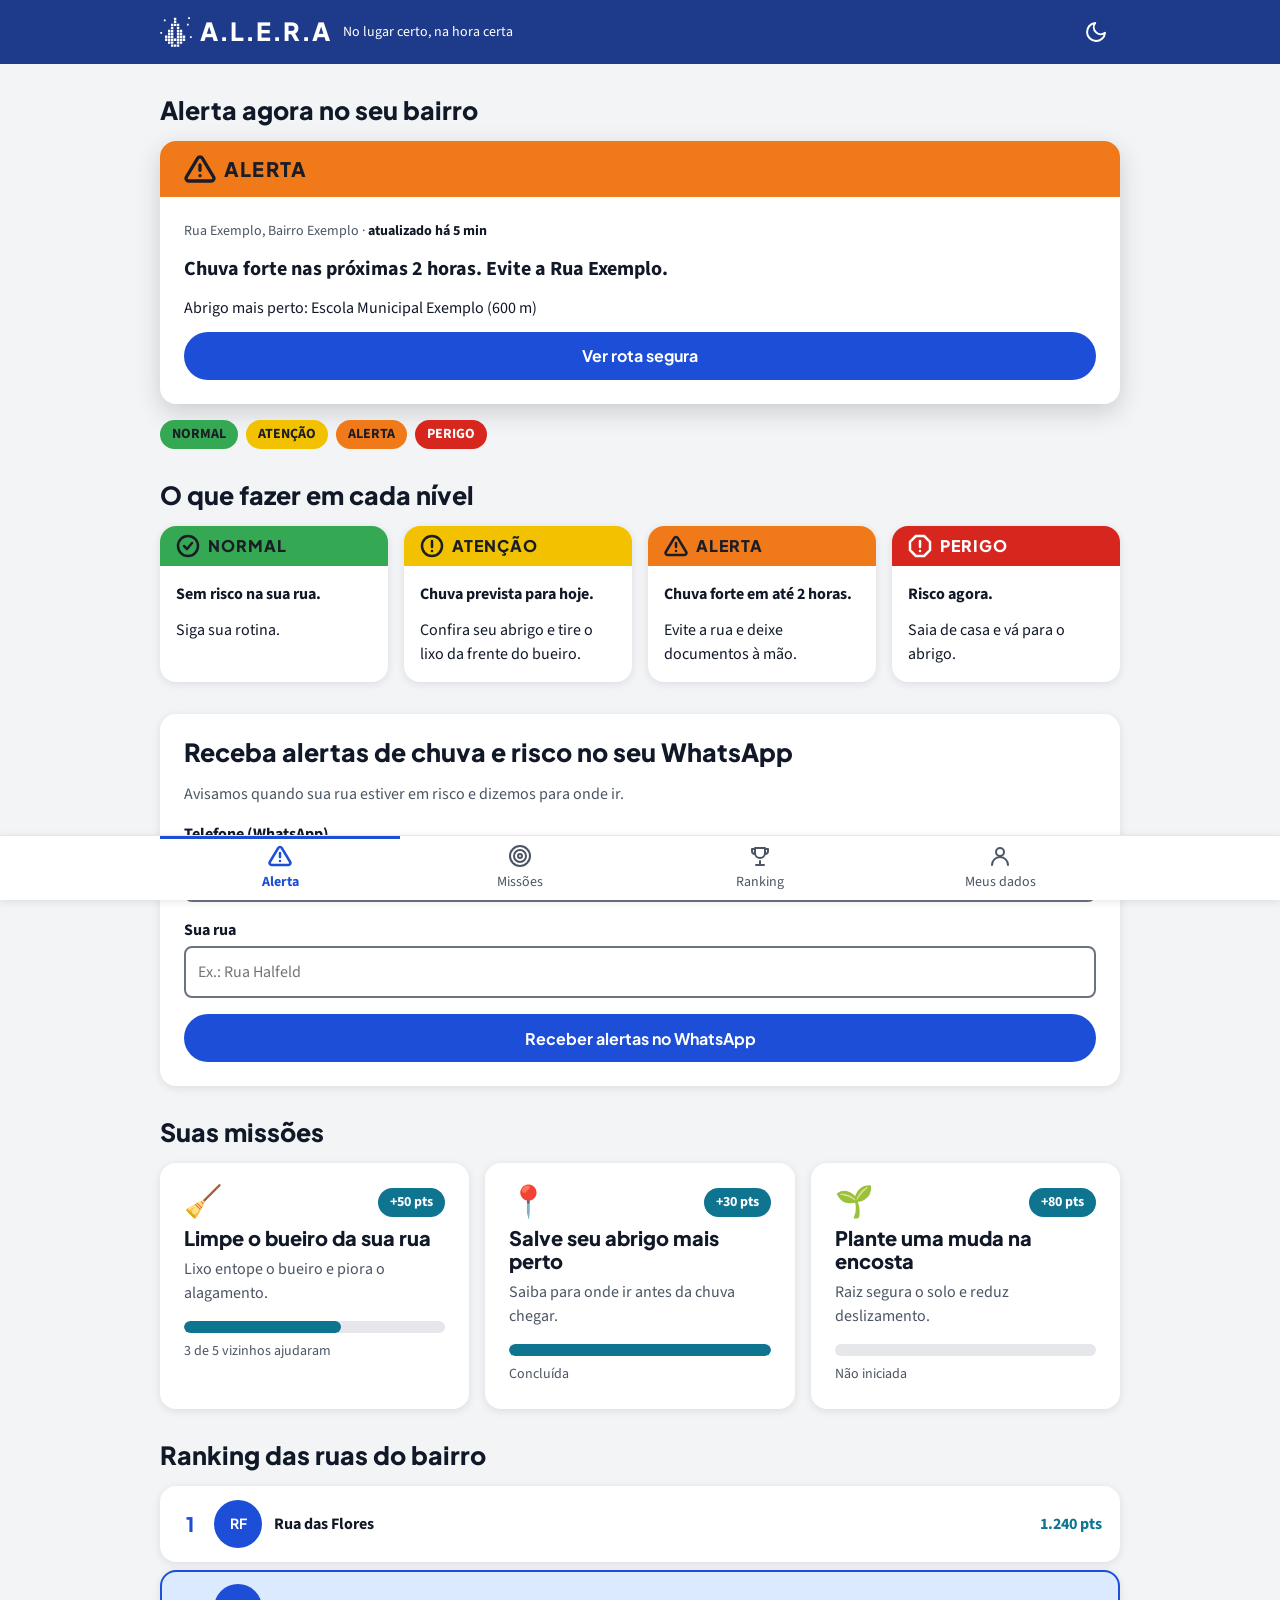
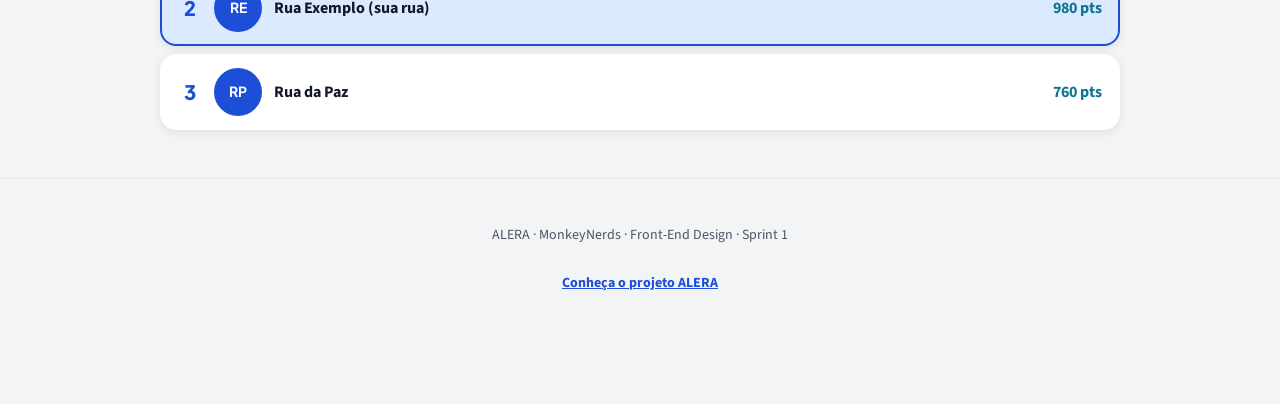
==== app/index.html @ 3df4e4fd "Sprint 1: site, previa do app e Design System v0.1 como entregues Co-Authored-By: Claude Opus 5.5 <n" ====
<!DOCTYPE html>
<html lang="pt-BR">
<head>
  <meta charset="UTF-8">
  <meta name="viewport" content="width=device-width, initial-scale=1.0">
  <title>ALERA · App</title>
  <link rel="stylesheet" href="../css/tokens.css">
  <link rel="stylesheet" href="../css/app.css">
</head>
<body>

  <!-- TOPO -->
  <header class="topo">
    <div class="container">
      <!-- Logo ALERA: mesmo SVG do site (gota de pixels com "!" vazado + gotas de chuva). Usa currentColor. -->
      <span class="topo__marca">
        <svg class="topo__logo" viewBox="-21 -7 108 102" aria-hidden="true" focusable="false">
          <path d="M26 -4h8v8h-8zM26 6h8v8h-8zM16 16h8v8h-8zM26 16h8v8h-8zM36 16h8v8h-8zM16 26h8v8h-8zM36 26h8v8h-8zM6 36h8v8h-8zM16 36h8v8h-8zM36 36h8v8h-8zM46 36h8v8h-8zM6 46h8v8h-8zM16 46h8v8h-8zM36 46h8v8h-8zM46 46h8v8h-8zM-4 56h8v8h-8zM6 56h8v8h-8zM16 56h8v8h-8zM36 56h8v8h-8zM46 56h8v8h-8zM56 56h8v8h-8zM-4 66h8v8h-8zM6 66h8v8h-8zM16 66h8v8h-8zM26 66h8v8h-8zM36 66h8v8h-8zM46 66h8v8h-8zM56 66h8v8h-8zM6 76h8v8h-8zM16 76h8v8h-8zM36 76h8v8h-8zM46 76h8v8h-8zM16 86h8v8h-8zM26 86h8v8h-8zM36 86h8v8h-8z"/>
          <path d="M-8 2h6v6h-6zM74 -6h6v6h-6zM70 16h6v6h-6zM-20 44h6v6h-6zM80 58h6v6h-6z"/>
        </svg>
        A.L.E.R.A
      </span>
      <span class="topo__slogan">No lugar certo, na hora certa</span>
      <!-- Tema claro/escuro só com CSS: o checkbox liga o tema escuro, o label é o botão -->
      <input class="tema__controle visualmente-oculto" type="checkbox" id="tema" role="switch">
      <label class="tema" for="tema">
        <svg class="tema__icone tema__icone--lua" viewBox="0 0 24 24" aria-hidden="true" focusable="false"><path d="M21 12.8A9 9 0 1 1 11.2 3a7 7 0 0 0 9.8 9.8z"/></svg>
        <svg class="tema__icone tema__icone--sol" viewBox="0 0 24 24" aria-hidden="true" focusable="false"><circle cx="12" cy="12" r="4"/><path d="M12 2v2M12 20v2M4.9 4.9l1.4 1.4M17.7 17.7l1.4 1.4M2 12h2M20 12h2M4.9 19.1l1.4-1.4M17.7 6.3l1.4-1.4"/></svg>
        <span class="visualmente-oculto">Tema escuro</span>
      </label>
    </div>
  </header>

  <main>

    <!-- 1. ALERTA ATUAL: primeiro, porque quem abre o app com pressa precisa ver o risco -->
    <section class="secao" id="alerta">
      <div class="container">
        <h1 class="secao__titulo">Alerta agora no seu bairro</h1>
        <article class="alerta alerta--alerta">
          <p class="alerta__faixa"><svg class="alerta__icone" viewBox="0 0 24 24" aria-hidden="true" focusable="false"><path d="M10.3 3.9 1.8 18a2 2 0 0 0 1.7 3h17a2 2 0 0 0 1.7-3L13.7 3.9a2 2 0 0 0-3.4 0z"/><path d="M12 9v4"/><path d="M12 17h.01"/></svg> ALERTA</p>
          <div class="alerta__corpo">
            <p class="alerta__rua">Rua Exemplo, Bairro Exemplo · <span class="alerta__hora">atualizado há 5 min</span></p>
            <p class="alerta__orientacao">Chuva forte nas próximas 2 horas. Evite a Rua Exemplo.</p>
            <p>Abrigo mais perto: Escola Municipal Exemplo (600 m)</p>
            <a class="botao" href="#rota">Ver rota segura</a>
          </div>
        </article>
        <ul class="niveis" aria-label="Níveis de risco">
          <li class="nivel nivel--normal">NORMAL</li>
          <li class="nivel nivel--atencao">ATENÇÃO</li>
          <li class="nivel nivel--alerta">ALERTA</li>
          <li class="nivel nivel--emergencia">PERIGO</li>
        </ul>
      </div>
    </section>

    <!-- 2. O QUE FAZER EM CADA NÍVEL: logo abaixo do alerta, pra pessoa saber como agir -->
    <section class="secao">
      <div class="container">
        <h2 class="secao__titulo">O que fazer em cada nível</h2>
        <div class="grade grade--4">
          <article class="alerta alerta--normal alerta--compacto">
            <p class="alerta__faixa"><svg class="alerta__icone" viewBox="0 0 24 24" aria-hidden="true" focusable="false"><circle cx="12" cy="12" r="10"/><path d="m8 12 3 3 5-6"/></svg> NORMAL</p>
            <div class="alerta__corpo">
              <p class="alerta__orientacao">Sem risco na sua rua.</p>
              <p>Siga sua rotina.</p>
            </div>
          </article>
          <article class="alerta alerta--atencao alerta--compacto">
            <p class="alerta__faixa"><svg class="alerta__icone" viewBox="0 0 24 24" aria-hidden="true" focusable="false"><circle cx="12" cy="12" r="10"/><path d="M12 7v6"/><path d="M12 17h.01"/></svg> ATENÇÃO</p>
            <div class="alerta__corpo">
              <p class="alerta__orientacao">Chuva prevista para hoje.</p>
              <p>Confira seu abrigo e tire o lixo da frente do bueiro.</p>
            </div>
          </article>
          <article class="alerta alerta--alerta alerta--compacto">
            <p class="alerta__faixa"><svg class="alerta__icone" viewBox="0 0 24 24" aria-hidden="true" focusable="false"><path d="M10.3 3.9 1.8 18a2 2 0 0 0 1.7 3h17a2 2 0 0 0 1.7-3L13.7 3.9a2 2 0 0 0-3.4 0z"/><path d="M12 9v4"/><path d="M12 17h.01"/></svg> ALERTA</p>
            <div class="alerta__corpo">
              <p class="alerta__orientacao">Chuva forte em até 2 horas.</p>
              <p>Evite a rua e deixe documentos à mão.</p>
            </div>
          </article>
          <article class="alerta alerta--emergencia alerta--compacto">
            <p class="alerta__faixa"><svg class="alerta__icone" viewBox="0 0 24 24" aria-hidden="true" focusable="false"><path d="M7.9 2h8.2L22 7.9v8.2L16.1 22H7.9L2 16.1V7.9z"/><path d="M12 7v6"/><path d="M12 17h.01"/></svg> PERIGO</p>
            <div class="alerta__corpo">
              <p class="alerta__orientacao">Risco agora.</p>
              <p>Saia de casa e vá para o abrigo.</p>
            </div>
          </article>
        </div>
      </div>
    </section>

    <!-- 3. CADASTRO (coração da Fase 1) -->
    <section class="secao" id="cadastro">
      <div class="container">
        <form class="cadastro" action="#">
          <h2 class="cadastro__titulo">Receba alertas de chuva e risco no seu WhatsApp</h2>
          <p>Avisamos quando sua rua estiver em risco e dizemos para onde ir.</p>
          <!-- Validação nativa do HTML: o erro aparece depois que a pessoa sai do campo -->
          <div class="campo">
            <label class="campo__rotulo" for="tel">Telefone (WhatsApp)</label>
            <input class="campo__entrada" id="tel" type="tel" required pattern="\(?\d{2}\)?\s?9?\d{4}-?\d{4}" autocomplete="tel" placeholder="(32) 99999-0000" aria-describedby="tel-erro">
            <span class="campo__erro" id="tel-erro">Digite o telefone com DDD.</span>
          </div>
          <div class="campo">
            <label class="campo__rotulo" for="rua">Sua rua</label>
            <input class="campo__entrada" id="rua" required pattern="\S+(\s+\S+)+" autocomplete="street-address" placeholder="Ex.: Rua Halfeld" aria-describedby="rua-erro">
            <span class="campo__erro" id="rua-erro">Digite o nome completo da rua.</span>
          </div>
          <button class="botao" type="submit">Receber alertas no WhatsApp</button>
        </form>
      </div>
    </section>

    <!-- 4. MISSÕES (gamificação) -->
    <section class="secao" id="missoes">
      <div class="container">
        <h2 class="secao__titulo">Suas missões</h2>
        <div class="grade">
          <article class="missao">
            <div class="missao__topo"><span class="missao__icone" aria-hidden="true">🧹</span><span class="missao__pontos">+50 pts</span></div>
            <h3 class="missao__titulo" id="missao-bueiro">Limpe o bueiro da sua rua</h3>
            <p class="missao__texto">Lixo entope o bueiro e piora o alagamento.</p>
            <progress class="progresso" value="3" max="5" aria-labelledby="missao-bueiro" aria-describedby="legenda-bueiro"></progress>
            <p class="progresso__legenda" id="legenda-bueiro">3 de 5 vizinhos ajudaram</p>
          </article>
          <article class="missao">
            <div class="missao__topo"><span class="missao__icone" aria-hidden="true">📍</span><span class="missao__pontos">+30 pts</span></div>
            <h3 class="missao__titulo" id="missao-abrigo">Salve seu abrigo mais perto</h3>
            <p class="missao__texto">Saiba para onde ir antes da chuva chegar.</p>
            <progress class="progresso" value="1" max="1" aria-labelledby="missao-abrigo" aria-describedby="legenda-abrigo"></progress>
            <p class="progresso__legenda" id="legenda-abrigo">Concluída</p>
          </article>
          <article class="missao">
            <div class="missao__topo"><span class="missao__icone" aria-hidden="true">🌱</span><span class="missao__pontos">+80 pts</span></div>
            <h3 class="missao__titulo" id="missao-muda">Plante uma muda na encosta</h3>
            <p class="missao__texto">Raiz segura o solo e reduz deslizamento.</p>
            <progress class="progresso" value="0" max="1" aria-labelledby="missao-muda" aria-describedby="legenda-muda"></progress>
            <p class="progresso__legenda" id="legenda-muda">Não iniciada</p>
          </article>
        </div>
      </div>
    </section>

    <!-- 5. RANKING COMUNITÁRIO -->
    <section class="secao" id="ranking">
      <div class="container">
        <h2 class="secao__titulo">Ranking das ruas do bairro</h2>
        <ol class="ranking">
          <li class="ranking__item"><span class="ranking__posicao">1</span><span class="ranking__avatar" aria-hidden="true">RF</span><span class="ranking__nome">Rua das Flores</span><span class="ranking__pontos">1.240 pts</span></li>
          <li class="ranking__item ranking__item--voce"><span class="ranking__posicao">2</span><span class="ranking__avatar" aria-hidden="true">RE</span><span class="ranking__nome">Rua Exemplo (sua rua)</span><span class="ranking__pontos">980 pts</span></li>
          <li class="ranking__item"><span class="ranking__posicao">3</span><span class="ranking__avatar" aria-hidden="true">RP</span><span class="ranking__nome">Rua da Paz</span><span class="ranking__pontos">760 pts</span></li>
        </ol>
      </div>
    </section>

  </main>

  <!-- TELA DE ROTA SEGURA: abre por cima de tudo quando o link #rota é tocado (:target, sem JavaScript) -->
  <section class="rota" id="rota" tabindex="-1" aria-labelledby="rota-titulo">
    <div class="rota__topo">
      <a class="rota__voltar" href="#alerta">
        <svg class="rota__icone" viewBox="0 0 24 24" aria-hidden="true" focusable="false"><path d="M15 18l-6-6 6-6"/></svg>
        Voltar
      </a>
      <h2 class="rota__titulo" id="rota-titulo">Rota segura</h2>
      <!-- Segundo botão para o mesmo checkbox #tema do topo: os dois ficam sempre iguais -->
      <label class="tema" for="tema">
        <svg class="tema__icone tema__icone--lua" viewBox="0 0 24 24" aria-hidden="true" focusable="false"><path d="M21 12.8A9 9 0 1 1 11.2 3a7 7 0 0 0 9.8 9.8z"/></svg>
        <svg class="tema__icone tema__icone--sol" viewBox="0 0 24 24" aria-hidden="true" focusable="false"><circle cx="12" cy="12" r="4"/><path d="M12 2v2M12 20v2M4.9 4.9l1.4 1.4M17.7 17.7l1.4 1.4M2 12h2M20 12h2M4.9 19.1l1.4-1.4M17.7 6.3l1.4-1.4"/></svg>
        <span class="visualmente-oculto">Tema escuro</span>
      </label>
    </div>

    <div class="container rota__conteudo">
      <div class="rota__mapa-caixa">
      <!-- Tema só do mapa: o checkbox #mapa-tema inverte o mapa em relação ao tema do app -->
      <input class="visualmente-oculto" type="checkbox" id="mapa-tema" role="switch">
      <label class="mapa-tema" for="mapa-tema">
        <svg class="mapa-tema__icone mapa-tema__icone--lua" viewBox="0 0 24 24" aria-hidden="true" focusable="false"><path d="M21 12.8A9 9 0 1 1 11.2 3a7 7 0 0 0 9.8 9.8z"/></svg>
        <svg class="mapa-tema__icone mapa-tema__icone--sol" viewBox="0 0 24 24" aria-hidden="true" focusable="false"><circle cx="12" cy="12" r="4"/><path d="M12 2v2M12 20v2M4.9 4.9l1.4 1.4M17.7 17.7l1.4 1.4M2 12h2M20 12h2M4.9 19.1l1.4-1.4M17.7 6.3l1.4-1.4"/></svg>
        <span class="visualmente-oculto">Inverter cores do mapa</span>
      </label>
      <svg class="rota__mapa" viewBox="0 0 320 200" role="img" aria-label="Mapa: saia de casa, vire à direita na Rua da Paz, suba a Av. Exemplo até o abrigo. A Rua Exemplo está alagada.">
        <line class="mapa__rua" x1="60" y1="0" x2="60" y2="200"/>
        <line class="mapa__rua" x1="0" y1="150" x2="320" y2="150"/>
        <line class="mapa__rua" x1="250" y1="0" x2="250" y2="200"/>
        <line class="mapa__perigo" x1="0" y1="40" x2="320" y2="40"/>
        <path class="mapa__caminho" d="M60 100 V150 H250 V110"/>
        <circle class="mapa__voce" cx="60" cy="100" r="9"/>
        <path class="mapa__abrigo" d="M238 98 L250 86 L262 98 V110 H238 Z"/>
        <text class="mapa__rotulo" x="110" y="26">Rua Exemplo · alagada</text>
        <text class="mapa__rotulo" x="100" y="176">Rua da Paz</text>
        <text class="mapa__rotulo" x="274" y="120" text-anchor="middle" transform="rotate(-90 274 120)">Av. Exemplo</text>
        <text class="mapa__rotulo" x="76" y="105">Você</text>
        <text class="mapa__rotulo" x="230" y="104" text-anchor="end">Abrigo</text>
      </svg>
      </div>

      <article class="rota__destino">
        <h3 class="rota__nome">Escola Municipal Exemplo</h3>
        <p class="rota__info"><strong class="rota__tempo">8 min a pé</strong> · 600 m · aberto agora</p>
      </article>

      <p class="rota__evitar">
        <svg class="rota__icone" viewBox="0 0 24 24" aria-hidden="true" focusable="false"><path d="M10.3 3.9 1.8 18a2 2 0 0 0 1.7 3h17a2 2 0 0 0 1.7-3L13.7 3.9a2 2 0 0 0-3.4 0z"/><path d="M12 9v4"/><path d="M12 17h.01"/></svg>
        ALERTA · Não passe pela Rua Exemplo: está alagada.
      </p>

      <ol class="rota__passos">
        <li>Saia de casa e desça 50 m até a Rua da Paz.</li>
        <li>Vire à direita na Rua da Paz e siga 300 m.</li>
        <li>Vire à esquerda na Av. Exemplo e suba 250 m.</li>
        <li>O abrigo fica no fim da quadra, portão azul.</li>
      </ol>

      <div class="rota__acoes">
        <a class="botao" href="https://www.google.com/maps/dir/?api=1&amp;destination=Escola+Municipal+Exemplo+Juiz+de+Fora&amp;travelmode=walking" target="_blank" rel="noopener">Abrir no Google Maps</a>
        <a class="botao botao--secundario" href="tel:199">Ligar 199 · Defesa Civil</a>
      </div>
    </div>
  </section>

  <!-- RODAPÉ -->
  <footer class="rodape">
    <p>ALERA · MonkeyNerds · Front-End Design · Sprint 1</p>
    <a class="rodape__link" href="../index.html">Conheça o projeto ALERA</a>
  </footer>

  <!-- NAVEGAÇÃO INFERIOR -->
  <nav class="navegacao" aria-label="Navegação do app">
    <ul class="navegacao__lista">
      <li>
        <a class="navegacao__link" href="#alerta">
          <svg class="navegacao__icone" viewBox="0 0 24 24" aria-hidden="true" focusable="false"><path d="M10.3 3.9 1.8 18a2 2 0 0 0 1.7 3h17a2 2 0 0 0 1.7-3L13.7 3.9a2 2 0 0 0-3.4 0z"/><path d="M12 9v4"/><path d="M12 17h.01"/></svg>
          Alerta
        </a>
      </li>
      <li>
        <a class="navegacao__link" href="#missoes">
          <svg class="navegacao__icone" viewBox="0 0 24 24" aria-hidden="true" focusable="false"><circle cx="12" cy="12" r="10"/><circle cx="12" cy="12" r="6"/><circle cx="12" cy="12" r="2"/></svg>
          Missões
        </a>
      </li>
      <li>
        <a class="navegacao__link" href="#ranking">
          <svg class="navegacao__icone" viewBox="0 0 24 24" aria-hidden="true" focusable="false"><path d="M8 21h8"/><path d="M12 17v4"/><path d="M7 4h10v5a5 5 0 0 1-10 0z"/><path d="M17 5h3v2a3 3 0 0 1-3 3"/><path d="M7 5H4v2a3 3 0 0 0 3 3"/></svg>
          Ranking
        </a>
      </li>
      <li>
        <a class="navegacao__link" href="#cadastro">
          <svg class="navegacao__icone" viewBox="0 0 24 24" aria-hidden="true" focusable="false"><circle cx="12" cy="8" r="4"/><path d="M4 21a8 8 0 0 1 16 0"/></svg>
          Meus dados
        </a>
      </li>
    </ul>
  </nav>
</body>
</html>
---- css/tokens.css ----
/* ALERA · tokens.css (v0.1)
   Paleta B · Noite de Chuva · Fontes Plus Jakarta Sans + Source Sans 3 · Escala Expressiva (1,25) · Cantos Suave
   Arquivo COMPARTILHADO entre index.html (site) e app.html (prévia do app).
   Linkar ANTES de site.css / app.css. Contraste conferido pela WCAG 2.1. */

@import url("https://fonts.googleapis.com/css2?family=Plus+Jakarta+Sans:wght@500;700;800&family=Source+Sans+3:wght@400;700&display=swap");

:root {
  /* Marca */
  --cor-primaria:    #1E2A5A; /* branco: 13,69:1 */
  --cor-destaque:    #0B6E78; /* só gamificação (pontos, progresso) · branco: 5,97:1 */
  --cor-fundo:       #F6F5F1;
  --cor-superficie:  #FFFFFF;
  --cor-texto:       #1A1D27; /* no fundo: 15,41:1 */
  --cor-texto-suave: #555A66; /* no fundo: 6,33:1 */
  --cor-borda:       #7D8290; /* UI no branco: 3,84:1 */
  --cor-erro:        #D7261E; /* branco: 5,02:1 */

  /* Níveis de risco: iguais no site, no app, no Python e no hardware.
     Cada nível tem a cor de fundo e a cor do texto que vai em cima dela. */
  --cor-risco-normal:           #34A853; /* verde mais claro */
  --cor-risco-normal-texto:     #1A1D27; /* 5,50:1 */
  --cor-risco-atencao:          #F2C200;
  --cor-risco-atencao-texto:    #1A1D27; /* 9,83:1 */
  --cor-risco-alerta:           #F07A1A; /* laranja mais vivo */
  --cor-risco-alerta-texto:     #1A1D27; /* 6,01:1 */
  --cor-risco-emergencia:       #D7261E; /* vermelho mais forte */
  --cor-risco-emergencia-texto: #FFFFFF; /* 5,02:1 — o único com texto branco, pra se destacar dos outros */

  /* Fontes */
  --fonte-titulo: "Plus Jakarta Sans", system-ui, sans-serif;
  --fonte-texto:  "Source Sans 3", system-ui, sans-serif;

  /* Tamanhos (escala 1,25) */
  --fs-sm:  14px; /* apoio, legendas */
  --fs-md:  16px; /* texto corrido: nunca menos */
  --fs-lg:  20px; /* destaque, orientação do alerta */
  --fs-xl:  25px; /* títulos de seção */
  --fs-2xl: 31px; /* título de página no app */
  --fs-3xl: 39px; /* título principal do site */
  --peso-texto: 400; --peso-forte: 700; --peso-titulo: 800;
  --altura-texto: 1.5; --altura-titulo: 1.15;

  /* Espaçamento (base 4px) */
  --esp-1: 4px; --esp-2: 8px; --esp-3: 12px; --esp-4: 16px;
  --esp-5: 24px; --esp-6: 32px; --esp-7: 48px; --esp-8: 64px;

  /* Cantos */
  --raio-campo: 8px;
  --raio-card:  16px;
  --raio-botao: 999px;

  /* Sombras */
  --sombra-card:  0 2px 8px rgb(20 32 43 / .10);
  --sombra-forte: 0 8px 24px rgb(20 32 43 / .18); /* só o card de alerta */

  /* Acessibilidade */
  --toque-min: 48px;
  --foco: 0 0 0 3px #FFFFFF, 0 0 0 6px var(--cor-primaria);

  /* Modo escuro (criado no app; disponível pro site usar também).
     Só tokens novos: nenhum token acima muda. Contraste conferido pela WCAG 2.1.
     As cores de risco são as mesmas nos dois modos. */
  --cor-escuro-fundo:       #111827;
  --cor-escuro-superficie:  #1F2937; /* cartões */
  --cor-escuro-texto:       #F3F4F6; /* no cartão: 13,3:1 */
  --cor-escuro-texto-suave: #9CA3AF; /* no cartão: 5,7:1 */
  --cor-escuro-borda:       #9CA3AF; /* UI no cartão: 5,7:1 */
  --cor-escuro-linha:       #374151; /* divisórias */
  --cor-escuro-azul:        #60A5FA; /* botões, links · no cartão: 5,77:1 · texto escuro em cima: 6,98:1 */
  --cor-escuro-azul-hover:  #93C5FD;
  --cor-escuro-azul-fundo:  #1E3A8A; /* realce · texto claro em cima: 9,4:1 */
  --cor-escuro-sobre-azul:  #111827; /* texto em cima do azul e do destaque */
  --cor-escuro-destaque:    #22D3EE; /* só gamificação · no cartão: 8,1:1 · texto escuro em cima: 9,8:1 */
  --cor-escuro-erro:        #F87171; /* --cor-erro não passa no fundo escuro (2,9:1); este dá 5,3:1 */
}

/* Base comum às duas páginas */
body {
  margin: 0;
  background: var(--cor-fundo);
  color: var(--cor-texto);
  font-family: var(--fonte-texto);
  font-size: var(--fs-md);
  line-height: var(--altura-texto);
}
h1, h2, h3, h4 {
  font-family: var(--fonte-titulo);
  font-weight: var(--peso-titulo);
  line-height: var(--altura-titulo);
}
---- css/app.css ----
/* ALERA · app.css (prévia do app)
   Paleta do app: branco, cinza e azul. As cores ficam em tokens locais (--app-*)
   pra não mexer no tokens.css compartilhado. Fontes, tamanhos, espaços, raios,
   sombras, toque mínimo e cores de risco continuam vindo do tokens.css. */

/* Tema claro (padrão) */
:root {
  color-scheme: light;
  --app-azul:        #1D4ED8; /* botões, links · branco: 6,70:1 · no fundo: 6,09:1 */
  --app-azul-hover:  #1E3A8A; /* botão com o dedo/mouse em cima */
  --app-azul-claro:  #DBEAFE; /* realce da "sua rua" · texto em cima: 14,5:1 */
  --app-sobre-azul:  #FFFFFF; /* texto em cima do azul e do destaque */
  --app-destaque:    #0E7490; /* só gamificação (pontos, progresso) · ciano, pra não confundir com o azul dos botões · branco: 5,36:1 */
  --app-topo:        #1E3A8A; /* fundo do topo nos dois temas · branco: 10,36:1 */
  --app-topo-texto:  #FFFFFF;
  --app-fundo:       #F3F4F6;
  --app-superficie:  #FFFFFF;
  --app-texto:       #111827; /* no fundo: 16,1:1 */
  --app-texto-suave: #4B5563; /* no fundo: 6,87:1 */
  --app-borda:       #6B7280; /* UI no branco: 4,83:1 */
  --app-linha:       #E5E7EB; /* divisórias e trilho da barra de progresso */
  --app-erro:        var(--cor-erro);
  --app-foco: 0 0 0 3px var(--app-superficie), 0 0 0 6px var(--app-azul);
}

/* Tema escuro: ligado pelo botão sol/lua do topo.
   As cores de risco não mudam: são iguais em tudo. */
:root:has(#tema:checked) {
  color-scheme: dark;
  /* Cores escuras vêm do tokens.css (--cor-escuro-*), compartilhadas com o site */
  --app-azul:        var(--cor-escuro-azul);
  --app-azul-hover:  var(--cor-escuro-azul-hover);
  --app-azul-claro:  var(--cor-escuro-azul-fundo);
  --app-sobre-azul:  var(--cor-escuro-sobre-azul);
  --app-destaque:    var(--cor-escuro-destaque);
  --app-fundo:       var(--cor-escuro-fundo);
  --app-superficie:  var(--cor-escuro-superficie);
  --app-texto:       var(--cor-escuro-texto);
  --app-texto-suave: var(--cor-escuro-texto-suave);
  --app-borda:       var(--cor-escuro-borda);
  --app-linha:       var(--cor-escuro-linha);
  --app-erro:        var(--cor-escuro-erro);
}

body {
  background: var(--app-fundo);
  color: var(--app-texto);
  padding-bottom: var(--esp-8); /* espaço pra navegação fixa não cobrir o rodapé */
}

.visualmente-oculto {
  position: absolute;
  width: 1px;
  height: 1px;
  overflow: hidden;
  clip-path: inset(50%);
  white-space: nowrap;
}

.container {
  width: min(100% - 2 * var(--esp-4), 960px);
  margin-inline: auto;
}

/*  Topo  */
.topo {
  background: var(--app-topo);
  color: var(--app-topo-texto);
  padding-block: var(--esp-2);
}
.topo .container {
  display: flex;
  flex-wrap: wrap;
  align-items: center;
  gap: var(--esp-1) var(--esp-3);
}

/* Botão de tema: mostra a lua no claro (pra escurecer) e o sol no escuro (pra clarear) */
.tema {
  display: grid;
  place-items: center;
  width: var(--toque-min);
  height: var(--toque-min);
  margin-left: auto;
  border-radius: var(--raio-botao);
  cursor: pointer;
}
.tema:hover {
  box-shadow: inset 0 0 0 2px var(--app-topo-texto);
}
/* Os dois botões (topo e tela de rota) apontam pro mesmo #tema, então leem o estado dele pelo :has() */
:root:has(#tema:focus-visible) .tema {
  outline: 2px solid transparent;
  box-shadow: 0 0 0 3px var(--app-topo-texto);
}
.tema__icone {
  width: var(--esp-5);
  height: var(--esp-5);
  fill: none;
  stroke: currentColor;
  stroke-width: 2;
  stroke-linecap: round;
  stroke-linejoin: round;
}
.tema__icone--sol { display: none; }
:root:has(#tema:checked) .tema__icone--sol { display: block; }
:root:has(#tema:checked) .tema__icone--lua { display: none; }
.topo__marca {
  display: inline-flex;
  align-items: center;
  gap: var(--esp-2);
  font-family: var(--fonte-titulo);
  font-weight: var(--peso-titulo);
  font-size: var(--fs-xl);
  letter-spacing: .04em;
}
/* Logo ao lado do A.L.E.R.A (mesmo do site), na cor do texto do topo */
.topo__logo {
  width: var(--esp-6);
  height: var(--esp-6);
  fill: currentColor;
  flex-shrink: 0;
}
.topo__slogan {
  font-size: var(--fs-sm);
}

/*  Seções  */
.secao {
  padding-block: var(--esp-6) 0;
}
.secao:last-child {
  padding-bottom: var(--esp-7);
}
.secao__titulo {
  font-size: var(--fs-xl);
  margin: 0 0 var(--esp-4);
}

/*  Botão  */
.botao {
  display: inline-flex;
  align-items: center;
  justify-content: center;
  width: 100%;
  min-height: var(--toque-min);
  padding: 0 var(--esp-5);
  border: none;
  border-radius: var(--raio-botao);
  background: var(--app-azul);
  color: var(--app-sobre-azul);
  font-family: var(--fonte-titulo);
  font-weight: var(--peso-forte);
  font-size: var(--fs-md);
  cursor: pointer;
}
.botao:hover {
  background: var(--app-azul-hover);
}
.botao:focus-visible {
  outline: 2px solid transparent; 
  box-shadow: var(--app-foco);
}

/*  Card de alerta  */
.alerta {
  background: var(--app-superficie);
  border-radius: var(--raio-card);
  box-shadow: var(--sombra-forte);
  overflow: hidden;
}
.alerta__faixa {
  display: flex;
  align-items: center;
  gap: var(--esp-2);
  margin: 0;
  padding: var(--esp-3) var(--esp-5);
  font-family: var(--fonte-titulo);
  font-weight: var(--peso-titulo);
  font-size: var(--fs-lg);
  letter-spacing: .06em;
}
/* Ícones SVG de traço: níveis de alerta */
.alerta__icone {
  flex-shrink: 0;
  width: var(--esp-6);
  height: var(--esp-6);
  fill: none;
  stroke: currentColor;
  stroke-width: 2.5;
  stroke-linecap: round;
  stroke-linejoin: round;
}
.alerta--normal     .alerta__faixa { background: var(--cor-risco-normal);     color: var(--cor-risco-normal-texto); }
.alerta--atencao    .alerta__faixa { background: var(--cor-risco-atencao);    color: var(--cor-risco-atencao-texto); }
.alerta--alerta     .alerta__faixa { background: var(--cor-risco-alerta);     color: var(--cor-risco-alerta-texto); }
.alerta--emergencia .alerta__faixa { background: var(--cor-risco-emergencia); color: var(--cor-risco-emergencia-texto); }

.alerta__corpo {
  display: flex;
  flex-direction: column;
  gap: var(--esp-3);
  padding: var(--esp-5);
}
.alerta__corpo p {
  margin: 0;
}
.alerta__rua {
  color: var(--app-texto-suave);
  font-size: var(--fs-sm);
}
.alerta__hora {
  color: var(--app-texto);
  font-weight: var(--peso-forte);
}
.alerta__orientacao {
  font-size: var(--fs-lg);
  font-weight: var(--peso-forte);
}

/* Versão compacta, usada na vitrine dos 4 níveis */
.alerta--compacto {
  box-shadow: var(--sombra-card);
}
.alerta--compacto .alerta__faixa {
  font-size: var(--fs-md);
  padding: var(--esp-2) var(--esp-4);
}
.alerta--compacto .alerta__icone {
  width: var(--esp-5);
  height: var(--esp-5);
}
.alerta--compacto .alerta__corpo {
  padding: var(--esp-4);
}
.alerta--compacto .alerta__orientacao {
  font-size: var(--fs-md);
}

/*  Legenda dos níveis  */
.niveis {
  display: flex;
  flex-wrap: wrap;
  gap: var(--esp-2);
  margin: var(--esp-4) 0 0;
  padding: 0;
  list-style: none;
}
.nivel {
  padding: var(--esp-1) var(--esp-3);
  border-radius: var(--raio-botao);
  font-size: var(--fs-sm);
  font-weight: var(--peso-forte);
}
.nivel--normal     { background: var(--cor-risco-normal);     color: var(--cor-risco-normal-texto); }
.nivel--atencao    { background: var(--cor-risco-atencao);    color: var(--cor-risco-atencao-texto); }
.nivel--alerta     { background: var(--cor-risco-alerta);     color: var(--cor-risco-alerta-texto); }
.nivel--emergencia { background: var(--cor-risco-emergencia); color: var(--cor-risco-emergencia-texto); }

/*  Cadastro  */
.cadastro {
  display: flex;
  flex-direction: column;
  gap: var(--esp-4);
  padding: var(--esp-5);
  background: var(--app-superficie);
  border-radius: var(--raio-card);
  box-shadow: var(--sombra-card);
}
.cadastro__titulo {
  font-size: var(--fs-xl);
  margin: 0;
}
.cadastro p {
  margin: 0;
  color: var(--app-texto-suave);
}

/*  Campo */
.campo {
  display: flex;
  flex-direction: column;
  gap: var(--esp-1);
}
.campo__rotulo {
  font-weight: var(--peso-forte);
}
.campo__entrada {
  min-height: var(--toque-min);
  padding: 0 var(--esp-3);
  border: 2px solid var(--app-borda);
  border-radius: var(--raio-campo);
  background: var(--app-superficie);
  color: var(--app-texto);
  font: inherit;
}
.campo__entrada:focus-visible {
  outline: 2px solid transparent;
  border-color: var(--app-azul);
  box-shadow: var(--app-foco);
}
/* Erro: aparece só depois que a pessoa mexe no campo (:user-invalid) */
.campo--erro .campo__entrada,
.campo__entrada:user-invalid {
  border-color: var(--app-erro);
}
.campo__erro {
  display: none;
  color: var(--app-erro);
  font-size: var(--fs-sm);
  font-weight: var(--peso-forte);
}
.campo--erro .campo__erro,
.campo__entrada:user-invalid + .campo__erro {
  display: block;
}

/*  Missões  */
.grade {
  display: grid;
  gap: var(--esp-4);
}
.missao {
  display: flex;
  flex-direction: column;
  gap: var(--esp-2);
  padding: var(--esp-5);
  background: var(--app-superficie);
  border-radius: var(--raio-card);
  box-shadow: var(--sombra-card);
}
.missao__topo {
  display: flex;
  align-items: center;
  justify-content: space-between;
}
.missao__icone {
  font-size: var(--fs-2xl);
  line-height: 1;
}
.missao__pontos {
  padding: var(--esp-1) var(--esp-3);
  border-radius: var(--raio-botao);
  background: var(--app-destaque);
  color: var(--app-sobre-azul);
  font-size: var(--fs-sm);
  font-weight: var(--peso-forte);
}
.missao__titulo {
  font-size: var(--fs-lg);
  margin: 0;
}
.missao__texto {
  margin: 0;
  color: var(--app-texto-suave);
}

/* Barra de progresso */
.progresso {
  appearance: none;
  width: 100%;
  height: var(--esp-3);
  margin-top: var(--esp-2);
  border: none;
  border-radius: var(--raio-botao);
  background: var(--app-linha);
  overflow: hidden;
}
.progresso::-webkit-progress-bar   { background: var(--app-linha); }
.progresso::-webkit-progress-value { background: var(--app-destaque); border-radius: var(--raio-botao); }
.progresso::-moz-progress-bar      { background: var(--app-destaque); border-radius: var(--raio-botao); }
.progresso__legenda {
  margin: 0;
  color: var(--app-texto-suave);
  font-size: var(--fs-sm);
}

/*  Ranking  */
.ranking {
  display: flex;
  flex-direction: column;
  gap: var(--esp-2);
  margin: 0;
  padding: 0;
  list-style: none;
}
.ranking__item {
  display: grid;
  grid-template-columns: auto auto 1fr auto;
  align-items: center;
  gap: var(--esp-3);
  padding: var(--esp-3) var(--esp-4);
  background: var(--app-superficie);
  border: 2px solid transparent;
  border-radius: var(--raio-card);
  box-shadow: var(--sombra-card);
}
.ranking__item--voce {
  background: var(--app-azul-claro);
  border-color: var(--app-azul);
}
.ranking__posicao {
  min-width: var(--esp-5);
  color: var(--app-azul);
  font-family: var(--fonte-titulo);
  font-weight: var(--peso-titulo);
  font-size: var(--fs-lg);
  text-align: center;
}
.ranking__avatar {
  display: grid;
  place-items: center;
  width: var(--toque-min);
  height: var(--toque-min);
  border-radius: var(--raio-botao);
  background: var(--app-azul);
  color: var(--app-sobre-azul);
  font-family: var(--fonte-titulo);
  font-weight: var(--peso-forte);
  font-size: var(--fs-sm);
}
.ranking__nome {
  font-weight: var(--peso-forte);
}
.ranking__pontos {
  color: var(--app-destaque);
  font-weight: var(--peso-forte);
  white-space: nowrap;
}

/*  Rodapé */
.rodape {
  padding: var(--esp-6) var(--esp-4);
  border-top: 1px solid var(--app-linha);
  color: var(--app-texto-suave);
  font-size: var(--fs-sm);
  text-align: center;
}
.rodape__link {
  display: inline-flex;
  align-items: center;
  min-height: var(--toque-min);
  color: var(--app-azul);
  font-weight: var(--peso-forte);
}
.rodape__link:focus-visible {
  outline: 2px solid transparent;
  border-radius: var(--raio-campo);
  box-shadow: var(--app-foco);
}

/* Navegação inferior */
.navegacao {
  position: fixed;
  inset: auto 0 0 0;
  z-index: 10;
  background: var(--app-superficie);
  border-top: 1px solid var(--app-linha);
  box-shadow: var(--sombra-card);
  padding-bottom: env(safe-area-inset-bottom); /* barra de gestos do iPhone */
}
.navegacao__lista {
  position: relative;
  display: grid;
  grid-template-columns: repeat(4, 1fr);
  width: min(100%, 960px);
  margin: 0 auto;
  padding: 0;
  list-style: none;
}
.navegacao__link {
  display: flex;
  flex-direction: column;
  align-items: center;
  justify-content: center;
  min-height: var(--esp-8);
  color: var(--app-texto-suave);
  font-size: var(--fs-sm);
  text-decoration: none;
}
/* Ícones SVG de traço */
.navegacao__icone {
  width: var(--esp-5);
  height: var(--esp-5);
  margin-bottom: var(--esp-1);
  fill: none;
  stroke: currentColor;
  stroke-width: 2;
  stroke-linecap: round;
  stroke-linejoin: round;
}
.navegacao__link:hover {
  color: var(--app-azul);
}
.navegacao__link:focus-visible {
  outline: 2px solid transparent;
  box-shadow: inset 0 0 0 3px var(--app-azul);
}

/* A seção aberta fica com :target, e o :has() leva essa informação até a navegação.
   Sem nenhuma seção aberta (entrou agora no app), a aba ativa é Alerta. */
.navegacao__lista::before {
  content: "";
  position: absolute;
  top: 0;
  left: 0;
  width: 25%;
  height: 3px;
  background: var(--app-azul);
  transition: transform .25s ease;
}
body:has(#missoes:target)  .navegacao__lista::before { transform: translateX(100%); }
body:has(#ranking:target)  .navegacao__lista::before { transform: translateX(200%); }
body:has(#cadastro:target) .navegacao__lista::before { transform: translateX(300%); }

body:not(:has(:target))    .navegacao__link[href="#alerta"],
body:has(#alerta:target)   .navegacao__link[href="#alerta"],
body:has(#missoes:target)  .navegacao__link[href="#missoes"],
body:has(#ranking:target)  .navegacao__link[href="#ranking"],
body:has(#cadastro:target) .navegacao__link[href="#cadastro"] {
  color: var(--app-azul);
  font-weight: var(--peso-forte);
}
body:not(:has(:target))    .navegacao__link[href="#alerta"]   .navegacao__icone,
body:has(#alerta:target)   .navegacao__link[href="#alerta"]   .navegacao__icone,
body:has(#missoes:target)  .navegacao__link[href="#missoes"]  .navegacao__icone,
body:has(#ranking:target)  .navegacao__link[href="#ranking"]  .navegacao__icone,
body:has(#cadastro:target) .navegacao__link[href="#cadastro"] .navegacao__icone {
  stroke-width: 2.5;
}

/* Menos movimento no celular vê a linha trocar de lugar sem deslizar */
@media (prefers-reduced-motion: reduce) {
  .navegacao__lista::before { transition: none; }
}

/* ---------- Tela de rota segura ----------
   Fica escondida até o link #rota ser tocado; aí cobre a tela toda (:target, sem JavaScript).
   "Voltar" leva pra #alerta, o que fecha a tela. */
a.botao {
  text-decoration: none;
}
.botao--secundario {
  background: var(--app-superficie);
  color: var(--app-azul);
  box-shadow: inset 0 0 0 2px var(--app-azul);
}
.botao--secundario:hover {
  background: var(--app-superficie);
  box-shadow: inset 0 0 0 3px var(--app-azul);
}
.botao--secundario:focus-visible {
  box-shadow: inset 0 0 0 2px var(--app-azul), var(--app-foco);
}

.rota {
  display: none;
}
.rota:target {
  display: block;
  position: fixed;
  inset: 0;
  z-index: 20;
  overflow-y: auto;
  background: var(--app-fundo);
}
.rota:focus {
  outline: none; /* recebe o foco ao abrir só pra o leitor de tela começar daqui */
}
body:has(#rota:target) {
  overflow: hidden; /* a página de trás não rola junto */
}
body:has(#rota:target) .navegacao {
  display: none;
}

.rota__topo {
  position: sticky;
  top: 0;
  z-index: 1; /* fica por cima do mapa, que tem position: relative por causa do botão sol/lua */
  display: flex;
  align-items: center;
  gap: var(--esp-2);
  padding: var(--esp-2) var(--esp-4);
  background: var(--app-topo);
  color: var(--app-topo-texto);
}
.rota__voltar {
  display: inline-flex;
  align-items: center;
  gap: var(--esp-1);
  min-height: var(--toque-min);
  padding: 0 var(--esp-3) 0 var(--esp-1);
  border-radius: var(--raio-botao);
  color: var(--app-topo-texto);
  font-weight: var(--peso-forte);
  text-decoration: none;
}
.rota__voltar:hover {
  box-shadow: inset 0 0 0 2px var(--app-topo-texto);
}
.rota__voltar:focus-visible {
  outline: 2px solid transparent;
  box-shadow: 0 0 0 3px var(--app-topo-texto);
}
.rota__titulo {
  margin: 0;
  font-size: var(--fs-lg);
}
.rota__icone {
  flex-shrink: 0;
  width: var(--esp-5);
  height: var(--esp-5);
  fill: none;
  stroke: currentColor;
  stroke-width: 2.5;
  stroke-linecap: round;
  stroke-linejoin: round;
}

.rota__conteudo {
  display: flex;
  flex-direction: column;
  gap: var(--esp-4);
  padding-block: var(--esp-4) var(--esp-7);
  max-width: 600px;
}

/* Mapa simplificado: ruas em cinza, rua alagada na cor do nível, caminho em azul.
   O mapa tem tema próprio: segue o app, e o botão sol/lua (#mapa-tema) inverte.
   App claro + botão = mapa escuro · app escuro + botão = mapa claro. */
.rota__mapa-caixa {
  position: relative;
  --mapa-fundo:   #FFFFFF;
  --mapa-rua:     #E5E7EB;
  --mapa-texto:   #111827; /* no fundo do mapa: 17,7:1 */
  --mapa-caminho: #1D4ED8; /* no fundo do mapa: 6,70:1 */
  --mapa-lua: block;       /* qual ícone o botão mostra */
  --mapa-sol: none;
}
:root:not(:has(#tema:checked)):has(#mapa-tema:checked) .rota__mapa-caixa,
:root:has(#tema:checked):not(:has(#mapa-tema:checked)) .rota__mapa-caixa {
  --mapa-fundo:   var(--cor-escuro-superficie);
  --mapa-rua:     var(--cor-escuro-linha);
  --mapa-texto:   var(--cor-escuro-texto);   /* 13,3:1 */
  --mapa-caminho: var(--cor-escuro-azul);    /* 5,77:1 */
  --mapa-lua: none;
  --mapa-sol: block;
}

.mapa-tema {
  position: absolute;
  top: var(--esp-2);
  right: var(--esp-2);
  display: grid;
  place-items: center;
  width: var(--toque-min);
  height: var(--toque-min);
  border-radius: var(--raio-botao);
  background: var(--mapa-fundo);
  color: var(--mapa-texto);
  box-shadow: var(--sombra-card), inset 0 0 0 2px var(--mapa-rua);
  cursor: pointer;
}
.mapa-tema:hover {
  box-shadow: var(--sombra-card), inset 0 0 0 2px var(--mapa-texto);
}
#mapa-tema:focus-visible + .mapa-tema {
  outline: 2px solid transparent;
  box-shadow: var(--app-foco);
}
.mapa-tema__icone {
  width: var(--esp-5);
  height: var(--esp-5);
  fill: none;
  stroke: currentColor;
  stroke-width: 2;
  stroke-linecap: round;
  stroke-linejoin: round;
}
.mapa-tema__icone--lua { display: var(--mapa-lua); }
.mapa-tema__icone--sol { display: var(--mapa-sol); }

.rota__mapa {
  display: block;
  width: 100%;
  height: auto;
  background: var(--mapa-fundo);
  border-radius: var(--raio-card);
  box-shadow: var(--sombra-card);
}
.mapa__rua,
.mapa__perigo {
  stroke-width: 14;
  stroke-linecap: round;
}
.mapa__rua     { stroke: var(--mapa-rua); }
.mapa__perigo  { stroke: var(--cor-risco-alerta); }
.mapa__caminho {
  fill: none;
  stroke: var(--mapa-caminho);
  stroke-width: 6;
  stroke-linecap: round;
  stroke-linejoin: round;
}
.mapa__voce,
.mapa__abrigo {
  fill: var(--mapa-caminho);
  stroke: var(--mapa-fundo);
  stroke-width: 3;
}
.mapa__rotulo {
  fill: var(--mapa-texto);
  font-family: var(--fonte-texto);
  font-size: var(--fs-sm);
  font-weight: var(--peso-forte);
  paint-order: stroke; /* contorno da cor do mapa por trás do texto, pra ler em cima das ruas */
  stroke: var(--mapa-fundo);
  stroke-width: 4;
  stroke-linejoin: round;
}

.rota__destino {
  padding: var(--esp-4);
  background: var(--app-superficie);
  border-radius: var(--raio-card);
  box-shadow: var(--sombra-card);
}
.rota__nome {
  margin: 0 0 var(--esp-1);
  font-size: var(--fs-lg);
}
.rota__info {
  margin: 0;
  color: var(--app-texto-suave);
}
.rota__tempo {
  color: var(--app-texto);
}

.rota__evitar {
  display: flex;
  align-items: center;
  gap: var(--esp-2);
  margin: 0;
  padding: var(--esp-3) var(--esp-4);
  border-radius: var(--raio-card);
  background: var(--cor-risco-alerta);
  color: var(--cor-risco-alerta-texto);
  font-weight: var(--peso-forte);
}

/* Passos numerados em círculos azuis */
.rota__passos {
  counter-reset: passo;
  display: flex;
  flex-direction: column;
  gap: var(--esp-3);
  margin: 0;
  padding: var(--esp-4);
  list-style: none;
  background: var(--app-superficie);
  border-radius: var(--raio-card);
  box-shadow: var(--sombra-card);
}
.rota__passos li {
  counter-increment: passo;
  display: grid;
  grid-template-columns: auto 1fr;
  align-items: center;
  gap: var(--esp-3);
}
.rota__passos li::before {
  content: counter(passo);
  display: grid;
  place-items: center;
  width: var(--esp-6);
  height: var(--esp-6);
  border-radius: var(--raio-botao);
  background: var(--app-azul);
  color: var(--app-sobre-azul);
  font-family: var(--fonte-titulo);
  font-weight: var(--peso-forte);
  font-size: var(--fs-sm);
}

.rota__acoes {
  display: flex;
  flex-direction: column;
  gap: var(--esp-3);
}
.rota__acoes .botao {
  width: 100%;
}

/* ---------- Telas maiores ---------- */
@media (min-width: 600px) {
  .botao { width: auto; }
  .grade { grid-template-columns: repeat(2, 1fr); }
}
@media (min-width: 900px) {
  .grade { grid-template-columns: repeat(3, 1fr); }
  .grade--4 { grid-template-columns: repeat(4, 1fr); }
}
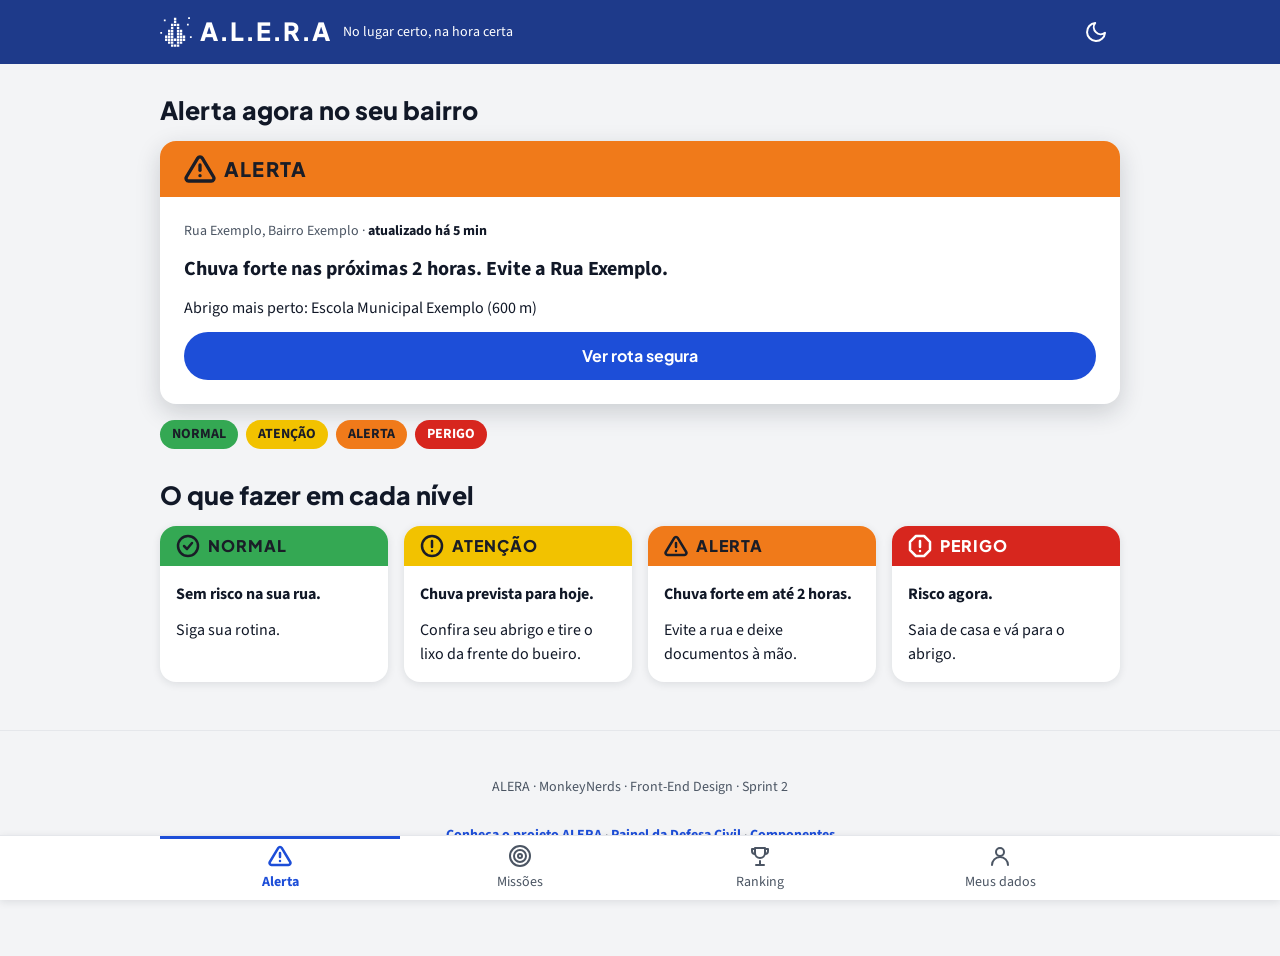
==== commit 0f264a25: "Sprint 2: telas navegaveis dos 3 fluxos e componentes com estados - Fluxo 1 (morador recebe um alert" ====
--- a/app/index.html
+++ b/app/index.html
@@ -3,25 +3,25 @@
 <head>
   <meta charset="UTF-8">
   <meta name="viewport" content="width=device-width, initial-scale=1.0">
-  <title>ALERA · App</title>
+  <meta name="description" content="O alerta de chuva da sua rua, com o que fazer e o abrigo mais perto.">
+  <title>Alerta · ALERA</title>
   <link rel="stylesheet" href="../css/tokens.css">
   <link rel="stylesheet" href="../css/app.css">
 </head>
 <body>
+  <a class="pular" href="#conteudo">Pular para o conteúdo</a>
 
   <!-- TOPO -->
   <header class="topo">
     <div class="container">
-      <!-- Logo ALERA: mesmo SVG do site (gota de pixels com "!" vazado + gotas de chuva). Usa currentColor. -->
-      <span class="topo__marca">
+      <a class="topo__marca" href="index.html" aria-label="ALERA, ir para o alerta da sua rua">
         <svg class="topo__logo" viewBox="-21 -7 108 102" aria-hidden="true" focusable="false">
           <path d="M26 -4h8v8h-8zM26 6h8v8h-8zM16 16h8v8h-8zM26 16h8v8h-8zM36 16h8v8h-8zM16 26h8v8h-8zM36 26h8v8h-8zM6 36h8v8h-8zM16 36h8v8h-8zM36 36h8v8h-8zM46 36h8v8h-8zM6 46h8v8h-8zM16 46h8v8h-8zM36 46h8v8h-8zM46 46h8v8h-8zM-4 56h8v8h-8zM6 56h8v8h-8zM16 56h8v8h-8zM36 56h8v8h-8zM46 56h8v8h-8zM56 56h8v8h-8zM-4 66h8v8h-8zM6 66h8v8h-8zM16 66h8v8h-8zM26 66h8v8h-8zM36 66h8v8h-8zM46 66h8v8h-8zM56 66h8v8h-8zM6 76h8v8h-8zM16 76h8v8h-8zM36 76h8v8h-8zM46 76h8v8h-8zM16 86h8v8h-8zM26 86h8v8h-8zM36 86h8v8h-8z"/>
           <path d="M-8 2h6v6h-6zM74 -6h6v6h-6zM70 16h6v6h-6zM-20 44h6v6h-6zM80 58h6v6h-6z"/>
         </svg>
         A.L.E.R.A
-      </span>
+      </a>
       <span class="topo__slogan">No lugar certo, na hora certa</span>
-      <!-- Tema claro/escuro só com CSS: o checkbox liga o tema escuro, o label é o botão -->
       <input class="tema__controle visualmente-oculto" type="checkbox" id="tema" role="switch">
       <label class="tema" for="tema">
         <svg class="tema__icone tema__icone--lua" viewBox="0 0 24 24" aria-hidden="true" focusable="false"><path d="M21 12.8A9 9 0 1 1 11.2 3a7 7 0 0 0 9.8 9.8z"/></svg>
@@ -31,8 +31,7 @@
     </div>
   </header>
 
-  <main>
-
+  <main id="conteudo">
     <!-- 1. ALERTA ATUAL: primeiro, porque quem abre o app com pressa precisa ver o risco -->
     <section class="secao" id="alerta">
       <div class="container">
@@ -43,7 +42,7 @@
             <p class="alerta__rua">Rua Exemplo, Bairro Exemplo · <span class="alerta__hora">atualizado há 5 min</span></p>
             <p class="alerta__orientacao">Chuva forte nas próximas 2 horas. Evite a Rua Exemplo.</p>
             <p>Abrigo mais perto: Escola Municipal Exemplo (600 m)</p>
-            <a class="botao" href="#rota">Ver rota segura</a>
+            <a class="botao" href="rota.html">Ver rota segura</a>
           </div>
         </article>
         <ul class="niveis" aria-label="Níveis de risco">
@@ -92,166 +91,39 @@
       </div>
     </section>
 
-    <!-- 3. CADASTRO (coração da Fase 1) -->
-    <section class="secao" id="cadastro">
-      <div class="container">
-        <form class="cadastro" action="#">
-          <h2 class="cadastro__titulo">Receba alertas de chuva e risco no seu WhatsApp</h2>
-          <p>Avisamos quando sua rua estiver em risco e dizemos para onde ir.</p>
-          <!-- Validação nativa do HTML: o erro aparece depois que a pessoa sai do campo -->
-          <div class="campo">
-            <label class="campo__rotulo" for="tel">Telefone (WhatsApp)</label>
-            <input class="campo__entrada" id="tel" type="tel" required pattern="\(?\d{2}\)?\s?9?\d{4}-?\d{4}" autocomplete="tel" placeholder="(32) 99999-0000" aria-describedby="tel-erro">
-            <span class="campo__erro" id="tel-erro">Digite o telefone com DDD.</span>
-          </div>
-          <div class="campo">
-            <label class="campo__rotulo" for="rua">Sua rua</label>
-            <input class="campo__entrada" id="rua" required pattern="\S+(\s+\S+)+" autocomplete="street-address" placeholder="Ex.: Rua Halfeld" aria-describedby="rua-erro">
-            <span class="campo__erro" id="rua-erro">Digite o nome completo da rua.</span>
-          </div>
-          <button class="botao" type="submit">Receber alertas no WhatsApp</button>
-        </form>
-      </div>
-    </section>
-
-    <!-- 4. MISSÕES (gamificação) -->
-    <section class="secao" id="missoes">
-      <div class="container">
-        <h2 class="secao__titulo">Suas missões</h2>
-        <div class="grade">
-          <article class="missao">
-            <div class="missao__topo"><span class="missao__icone" aria-hidden="true">🧹</span><span class="missao__pontos">+50 pts</span></div>
-            <h3 class="missao__titulo" id="missao-bueiro">Limpe o bueiro da sua rua</h3>
-            <p class="missao__texto">Lixo entope o bueiro e piora o alagamento.</p>
-            <progress class="progresso" value="3" max="5" aria-labelledby="missao-bueiro" aria-describedby="legenda-bueiro"></progress>
-            <p class="progresso__legenda" id="legenda-bueiro">3 de 5 vizinhos ajudaram</p>
-          </article>
-          <article class="missao">
-            <div class="missao__topo"><span class="missao__icone" aria-hidden="true">📍</span><span class="missao__pontos">+30 pts</span></div>
-            <h3 class="missao__titulo" id="missao-abrigo">Salve seu abrigo mais perto</h3>
-            <p class="missao__texto">Saiba para onde ir antes da chuva chegar.</p>
-            <progress class="progresso" value="1" max="1" aria-labelledby="missao-abrigo" aria-describedby="legenda-abrigo"></progress>
-            <p class="progresso__legenda" id="legenda-abrigo">Concluída</p>
-          </article>
-          <article class="missao">
-            <div class="missao__topo"><span class="missao__icone" aria-hidden="true">🌱</span><span class="missao__pontos">+80 pts</span></div>
-            <h3 class="missao__titulo" id="missao-muda">Plante uma muda na encosta</h3>
-            <p class="missao__texto">Raiz segura o solo e reduz deslizamento.</p>
-            <progress class="progresso" value="0" max="1" aria-labelledby="missao-muda" aria-describedby="legenda-muda"></progress>
-            <p class="progresso__legenda" id="legenda-muda">Não iniciada</p>
-          </article>
-        </div>
-      </div>
-    </section>
-
-    <!-- 5. RANKING COMUNITÁRIO -->
-    <section class="secao" id="ranking">
-      <div class="container">
-        <h2 class="secao__titulo">Ranking das ruas do bairro</h2>
-        <ol class="ranking">
-          <li class="ranking__item"><span class="ranking__posicao">1</span><span class="ranking__avatar" aria-hidden="true">RF</span><span class="ranking__nome">Rua das Flores</span><span class="ranking__pontos">1.240 pts</span></li>
-          <li class="ranking__item ranking__item--voce"><span class="ranking__posicao">2</span><span class="ranking__avatar" aria-hidden="true">RE</span><span class="ranking__nome">Rua Exemplo (sua rua)</span><span class="ranking__pontos">980 pts</span></li>
-          <li class="ranking__item"><span class="ranking__posicao">3</span><span class="ranking__avatar" aria-hidden="true">RP</span><span class="ranking__nome">Rua da Paz</span><span class="ranking__pontos">760 pts</span></li>
-        </ol>
-      </div>
-    </section>
-
   </main>
-
-  <!-- TELA DE ROTA SEGURA: abre por cima de tudo quando o link #rota é tocado (:target, sem JavaScript) -->
-  <section class="rota" id="rota" tabindex="-1" aria-labelledby="rota-titulo">
-    <div class="rota__topo">
-      <a class="rota__voltar" href="#alerta">
-        <svg class="rota__icone" viewBox="0 0 24 24" aria-hidden="true" focusable="false"><path d="M15 18l-6-6 6-6"/></svg>
-        Voltar
-      </a>
-      <h2 class="rota__titulo" id="rota-titulo">Rota segura</h2>
-      <!-- Segundo botão para o mesmo checkbox #tema do topo: os dois ficam sempre iguais -->
-      <label class="tema" for="tema">
-        <svg class="tema__icone tema__icone--lua" viewBox="0 0 24 24" aria-hidden="true" focusable="false"><path d="M21 12.8A9 9 0 1 1 11.2 3a7 7 0 0 0 9.8 9.8z"/></svg>
-        <svg class="tema__icone tema__icone--sol" viewBox="0 0 24 24" aria-hidden="true" focusable="false"><circle cx="12" cy="12" r="4"/><path d="M12 2v2M12 20v2M4.9 4.9l1.4 1.4M17.7 17.7l1.4 1.4M2 12h2M20 12h2M4.9 19.1l1.4-1.4M17.7 6.3l1.4-1.4"/></svg>
-        <span class="visualmente-oculto">Tema escuro</span>
-      </label>
-    </div>
-
-    <div class="container rota__conteudo">
-      <div class="rota__mapa-caixa">
-      <!-- Tema só do mapa: o checkbox #mapa-tema inverte o mapa em relação ao tema do app -->
-      <input class="visualmente-oculto" type="checkbox" id="mapa-tema" role="switch">
-      <label class="mapa-tema" for="mapa-tema">
-        <svg class="mapa-tema__icone mapa-tema__icone--lua" viewBox="0 0 24 24" aria-hidden="true" focusable="false"><path d="M21 12.8A9 9 0 1 1 11.2 3a7 7 0 0 0 9.8 9.8z"/></svg>
-        <svg class="mapa-tema__icone mapa-tema__icone--sol" viewBox="0 0 24 24" aria-hidden="true" focusable="false"><circle cx="12" cy="12" r="4"/><path d="M12 2v2M12 20v2M4.9 4.9l1.4 1.4M17.7 17.7l1.4 1.4M2 12h2M20 12h2M4.9 19.1l1.4-1.4M17.7 6.3l1.4-1.4"/></svg>
-        <span class="visualmente-oculto">Inverter cores do mapa</span>
-      </label>
-      <svg class="rota__mapa" viewBox="0 0 320 200" role="img" aria-label="Mapa: saia de casa, vire à direita na Rua da Paz, suba a Av. Exemplo até o abrigo. A Rua Exemplo está alagada.">
-        <line class="mapa__rua" x1="60" y1="0" x2="60" y2="200"/>
-        <line class="mapa__rua" x1="0" y1="150" x2="320" y2="150"/>
-        <line class="mapa__rua" x1="250" y1="0" x2="250" y2="200"/>
-        <line class="mapa__perigo" x1="0" y1="40" x2="320" y2="40"/>
-        <path class="mapa__caminho" d="M60 100 V150 H250 V110"/>
-        <circle class="mapa__voce" cx="60" cy="100" r="9"/>
-        <path class="mapa__abrigo" d="M238 98 L250 86 L262 98 V110 H238 Z"/>
-        <text class="mapa__rotulo" x="110" y="26">Rua Exemplo · alagada</text>
-        <text class="mapa__rotulo" x="100" y="176">Rua da Paz</text>
-        <text class="mapa__rotulo" x="274" y="120" text-anchor="middle" transform="rotate(-90 274 120)">Av. Exemplo</text>
-        <text class="mapa__rotulo" x="76" y="105">Você</text>
-        <text class="mapa__rotulo" x="230" y="104" text-anchor="end">Abrigo</text>
-      </svg>
-      </div>
-
-      <article class="rota__destino">
-        <h3 class="rota__nome">Escola Municipal Exemplo</h3>
-        <p class="rota__info"><strong class="rota__tempo">8 min a pé</strong> · 600 m · aberto agora</p>
-      </article>
-
-      <p class="rota__evitar">
-        <svg class="rota__icone" viewBox="0 0 24 24" aria-hidden="true" focusable="false"><path d="M10.3 3.9 1.8 18a2 2 0 0 0 1.7 3h17a2 2 0 0 0 1.7-3L13.7 3.9a2 2 0 0 0-3.4 0z"/><path d="M12 9v4"/><path d="M12 17h.01"/></svg>
-        ALERTA · Não passe pela Rua Exemplo: está alagada.
-      </p>
-
-      <ol class="rota__passos">
-        <li>Saia de casa e desça 50 m até a Rua da Paz.</li>
-        <li>Vire à direita na Rua da Paz e siga 300 m.</li>
-        <li>Vire à esquerda na Av. Exemplo e suba 250 m.</li>
-        <li>O abrigo fica no fim da quadra, portão azul.</li>
-      </ol>
-
-      <div class="rota__acoes">
-        <a class="botao" href="https://www.google.com/maps/dir/?api=1&amp;destination=Escola+Municipal+Exemplo+Juiz+de+Fora&amp;travelmode=walking" target="_blank" rel="noopener">Abrir no Google Maps</a>
-        <a class="botao botao--secundario" href="tel:199">Ligar 199 · Defesa Civil</a>
-      </div>
-    </div>
-  </section>
 
   <!-- RODAPÉ -->
   <footer class="rodape">
-    <p>ALERA · MonkeyNerds · Front-End Design · Sprint 1</p>
-    <a class="rodape__link" href="../index.html">Conheça o projeto ALERA</a>
+    <p>ALERA · MonkeyNerds · Front-End Design · Sprint 2</p>
+    <a class="rodape__link" href="../index.html">Conheça o projeto ALERA</a> ·
+    <a class="rodape__link" href="painel.html">Painel da Defesa Civil</a> ·
+    <a class="rodape__link" href="componentes.html">Componentes</a>
   </footer>
 
-  <!-- NAVEGAÇÃO INFERIOR -->
+  <!-- NAVEGAÇÃO INFERIOR: a aba da página atual tem aria-current="page" -->
   <nav class="navegacao" aria-label="Navegação do app">
     <ul class="navegacao__lista">
       <li>
-        <a class="navegacao__link" href="#alerta">
+        <a class="navegacao__link" href="index.html" aria-current="page">
           <svg class="navegacao__icone" viewBox="0 0 24 24" aria-hidden="true" focusable="false"><path d="M10.3 3.9 1.8 18a2 2 0 0 0 1.7 3h17a2 2 0 0 0 1.7-3L13.7 3.9a2 2 0 0 0-3.4 0z"/><path d="M12 9v4"/><path d="M12 17h.01"/></svg>
           Alerta
         </a>
       </li>
       <li>
-        <a class="navegacao__link" href="#missoes">
+        <a class="navegacao__link" href="missoes.html">
           <svg class="navegacao__icone" viewBox="0 0 24 24" aria-hidden="true" focusable="false"><circle cx="12" cy="12" r="10"/><circle cx="12" cy="12" r="6"/><circle cx="12" cy="12" r="2"/></svg>
           Missões
         </a>
       </li>
       <li>
-        <a class="navegacao__link" href="#ranking">
+        <a class="navegacao__link" href="ranking.html">
           <svg class="navegacao__icone" viewBox="0 0 24 24" aria-hidden="true" focusable="false"><path d="M8 21h8"/><path d="M12 17v4"/><path d="M7 4h10v5a5 5 0 0 1-10 0z"/><path d="M17 5h3v2a3 3 0 0 1-3 3"/><path d="M7 5H4v2a3 3 0 0 0 3 3"/></svg>
           Ranking
         </a>
       </li>
       <li>
-        <a class="navegacao__link" href="#cadastro">
+        <a class="navegacao__link" href="cadastro.html">
           <svg class="navegacao__icone" viewBox="0 0 24 24" aria-hidden="true" focusable="false"><circle cx="12" cy="8" r="4"/><path d="M4 21a8 8 0 0 1 16 0"/></svg>
           Meus dados
         </a>
--- a/css/app.css
+++ b/css/app.css
@@ -137,7 +137,10 @@
   margin: 0 0 var(--esp-4);
 }
 
-/*  Botão  */
+/*  Botão
+    Estados (Sprint 2): default · hover · focus · active · disabled · error.
+    As classes .e-hover, .e-foco e .e-ativo só servem para a vitrine (componentes.html)
+    mostrar o estado parado, com o mesmo CSS do app. */
 .botao {
   display: inline-flex;
   align-items: center;
@@ -153,13 +156,40 @@
   font-weight: var(--peso-forte);
   font-size: var(--fs-md);
   cursor: pointer;
-}
-.botao:hover {
+  box-sizing: border-box; /* Sprint 2: com width: 100%, o padding não estoura a caixa */
+}
+.botao:hover,
+.botao.e-hover {
   background: var(--app-azul-hover);
 }
-.botao:focus-visible {
-  outline: 2px solid transparent; 
+.botao:focus-visible,
+.botao.e-foco {
+  outline: 2px solid transparent;
   box-shadow: var(--app-foco);
+}
+/* Active: enquanto o dedo aperta, o botão afunda um pouco */
+.botao:active,
+.botao.e-ativo {
+  background: var(--app-azul-hover);
+  transform: scale(.97);
+}
+.botao:disabled,
+.botao[aria-disabled="true"] {
+  background: var(--app-linha);
+  color: var(--app-texto-suave);
+  box-shadow: none;
+  transform: none;
+  cursor: not-allowed;
+}
+/* Error: o formulário tem campo com erro. Some quando a pessoa corrige */
+.botao--erro,
+form:has(:user-invalid) [type="submit"] {
+  background: var(--app-erro);
+  color: #FFFFFF;
+}
+:root:has(#tema:checked) .botao--erro,
+:root:has(#tema:checked) form:has(:user-invalid) [type="submit"] {
+  color: var(--cor-escuro-sobre-azul);
 }
 
 /*  Card de alerta  */
@@ -294,15 +324,56 @@
   color: var(--app-texto);
   font: inherit;
 }
-.campo__entrada:focus-visible {
+/* Estados do campo e da seleção: default · hover · focus · active · disabled · error */
+.campo__entrada:hover:not(:disabled),
+.campo__entrada.e-hover {
+  border-color: var(--app-texto);
+}
+.campo__entrada:focus-visible,
+.campo__entrada.e-foco {
   outline: 2px solid transparent;
   border-color: var(--app-azul);
   box-shadow: var(--app-foco);
 }
+.campo__entrada:active:not(:disabled),
+.campo__entrada.e-ativo {
+  border-color: var(--app-azul);
+  background: var(--app-azul-claro);
+}
+.campo__entrada:disabled {
+  border-style: dashed;
+  background: var(--app-fundo);
+  color: var(--app-texto-suave);
+  cursor: not-allowed;
+}
+/* Área de texto: o mesmo campo, com altura para algumas linhas */
+textarea.campo__entrada {
+  min-height: calc(var(--toque-min) * 2);
+  padding-block: var(--esp-2);
+  resize: vertical;
+}
+/* Seleção (<select>): o mesmo campo, com a setinha desenhada no CSS */
+.selecao {
+  appearance: none;
+  padding-right: var(--esp-7);
+  background-image:
+    linear-gradient(45deg, transparent 50%, currentColor 50%),
+    linear-gradient(135deg, currentColor 50%, transparent 50%);
+  background-position: right 22px center, right 16px center;
+  background-size: 6px 6px, 6px 6px;
+  background-repeat: no-repeat;
+  cursor: pointer;
+}
+.campo__ajuda {
+  color: var(--app-texto-suave);
+  font-size: var(--fs-sm);
+}
 /* Erro: aparece só depois que a pessoa mexe no campo (:user-invalid) */
 .campo--erro .campo__entrada,
+.campo__entrada[aria-invalid="true"],
 .campo__entrada:user-invalid {
   border-color: var(--app-erro);
+  background: var(--app-superficie);
 }
 .campo__erro {
   display: none;
@@ -311,7 +382,8 @@
   font-weight: var(--peso-forte);
 }
 .campo--erro .campo__erro,
-.campo__entrada:user-invalid + .campo__erro {
+.campo__erro.e-erro,
+.campo__entrada:user-invalid ~ .campo__erro {
   display: block;
 }
 
@@ -427,6 +499,10 @@
   font-weight: var(--peso-forte);
   white-space: nowrap;
 }
+/* Sprint 2: o ciano no azul claro da "sua rua" não passava no contraste (axe); ali os pontos vão na cor do texto */
+.ranking__item--voce .ranking__pontos {
+  color: var(--app-texto);
+}
 
 /*  Rodapé */
 .rodape {
@@ -497,46 +573,23 @@
   box-shadow: inset 0 0 0 3px var(--app-azul);
 }
 
-/* A seção aberta fica com :target, e o :has() leva essa informação até a navegação.
-   Sem nenhuma seção aberta (entrou agora no app), a aba ativa é Alerta. */
-.navegacao__lista::before {
-  content: "";
-  position: absolute;
-  top: 0;
-  left: 0;
-  width: 25%;
-  height: 3px;
-  background: var(--app-azul);
-  transition: transform .25s ease;
-}
-body:has(#missoes:target)  .navegacao__lista::before { transform: translateX(100%); }
-body:has(#ranking:target)  .navegacao__lista::before { transform: translateX(200%); }
-body:has(#cadastro:target) .navegacao__lista::before { transform: translateX(300%); }
-
-body:not(:has(:target))    .navegacao__link[href="#alerta"],
-body:has(#alerta:target)   .navegacao__link[href="#alerta"],
-body:has(#missoes:target)  .navegacao__link[href="#missoes"],
-body:has(#ranking:target)  .navegacao__link[href="#ranking"],
-body:has(#cadastro:target) .navegacao__link[href="#cadastro"] {
+/* Sprint 2: cada aba é uma página. A aba da página atual tem aria-current="page"
+   (o leitor de tela anuncia "página atual") e ganha a linha azul em cima. */
+.navegacao__link[aria-current="page"] {
   color: var(--app-azul);
   font-weight: var(--peso-forte);
-}
-body:not(:has(:target))    .navegacao__link[href="#alerta"]   .navegacao__icone,
-body:has(#alerta:target)   .navegacao__link[href="#alerta"]   .navegacao__icone,
-body:has(#missoes:target)  .navegacao__link[href="#missoes"]  .navegacao__icone,
-body:has(#ranking:target)  .navegacao__link[href="#ranking"]  .navegacao__icone,
-body:has(#cadastro:target) .navegacao__link[href="#cadastro"] .navegacao__icone {
+  box-shadow: inset 0 3px 0 var(--app-azul);
+}
+.navegacao__link[aria-current="page"] .navegacao__icone {
   stroke-width: 2.5;
 }
-
-/* Menos movimento no celular vê a linha trocar de lugar sem deslizar */
-@media (prefers-reduced-motion: reduce) {
-  .navegacao__lista::before { transition: none; }
-}
+.navegacao__link[aria-current="page"]:focus-visible {
+  box-shadow: inset 0 3px 0 var(--app-azul), inset 0 0 0 3px var(--app-azul);
+}
+
 
 /* ---------- Tela de rota segura ----------
-   Fica escondida até o link #rota ser tocado; aí cobre a tela toda (:target, sem JavaScript).
-   "Voltar" leva pra #alerta, o que fecha a tela. */
+   Sprint 2: página própria (app/rota.html). "Voltar" leva para o alerta (app/index.html). */
 a.botao {
   text-decoration: none;
 }
@@ -553,26 +606,8 @@
   box-shadow: inset 0 0 0 2px var(--app-azul), var(--app-foco);
 }
 
-.rota {
-  display: none;
-}
-.rota:target {
-  display: block;
-  position: fixed;
-  inset: 0;
-  z-index: 20;
-  overflow-y: auto;
-  background: var(--app-fundo);
-}
-.rota:focus {
-  outline: none; /* recebe o foco ao abrir só pra o leitor de tela começar daqui */
-}
-body:has(#rota:target) {
-  overflow: hidden; /* a página de trás não rola junto */
-}
-body:has(#rota:target) .navegacao {
-  display: none;
-}
+/* Sprint 2: a rota virou página própria (rota.html). O topo com "Voltar" é reaproveitado
+   nas telas de uma tarefa só: rota, missão e confirmação do alerta. */
 
 .rota__topo {
   position: sticky;
@@ -793,9 +828,408 @@
   width: 100%;
 }
 
+/* =====================================================================
+   SPRINT 2 · telas dos 3 fluxos e estados dos componentes
+   ===================================================================== */
+
+/* Link "Pular para o conteúdo": primeiro Tab da página, só aparece com o foco */
+.pular {
+  position: absolute;
+  top: var(--esp-2);
+  left: var(--esp-2);
+  z-index: 30;
+  padding: var(--esp-2) var(--esp-4);
+  border-radius: var(--raio-campo);
+  background: var(--app-superficie);
+  color: var(--app-azul);
+  font-weight: var(--peso-forte);
+  transform: translateY(-200%);
+}
+.pular:focus-visible {
+  transform: none;
+  outline: 2px solid transparent;
+  box-shadow: var(--app-foco);
+}
+
+/* A marca do topo é um link para o início */
+a.topo__marca {
+  color: inherit;
+  text-decoration: none;
+  border-radius: var(--raio-campo);
+}
+a.topo__marca:focus-visible {
+  outline: 2px solid transparent;
+  box-shadow: 0 0 0 3px var(--app-topo-texto);
+}
+.secao__titulo--afastado { margin-top: var(--esp-6); }
+.tela-apoio--afastado { margin-top: var(--esp-4); }
+.acoes--junto { margin-top: 0; }
+.missao__pontos--solto {
+  display: inline-block;
+  margin: 0 0 var(--esp-2);
+}
+
+/* Título e texto de abertura de cada tela */
+.tela-titulo {
+  margin: 0 0 var(--esp-2);
+  font-size: var(--fs-2xl);
+}
+.tela-apoio {
+  margin: 0 0 var(--esp-5);
+  color: var(--app-texto-suave);
+}
+
+/* Grupo de botões: empilhados no celular, lado a lado em tela maior */
+.acoes {
+  display: flex;
+  flex-direction: column;
+  gap: var(--esp-3);
+  margin-top: var(--esp-5);
+}
+
+/* Caixa de um formulário (cadastro, comprovação, confirmação do alerta) */
+.formulario {
+  display: flex;
+  flex-direction: column;
+  gap: var(--esp-4);
+  padding: var(--esp-5);
+  background: var(--app-superficie);
+  border-radius: var(--raio-card);
+  box-shadow: var(--sombra-card);
+}
+.formulario__titulo {
+  margin: 0;
+  font-size: var(--fs-xl);
+}
+.formulario fieldset {
+  margin: 0;
+  padding: 0;
+  border: 0;
+}
+.formulario legend {
+  margin-bottom: var(--esp-3);
+  padding: 0;
+  font-family: var(--fonte-titulo);
+  font-weight: var(--peso-titulo);
+  font-size: var(--fs-lg);
+}
+.formulario .botao {
+  align-self: flex-start;
+}
+
+/* Campo de foto: o input de arquivo com o visual do campo */
+input[type="file"].campo__entrada {
+  padding: var(--esp-2) var(--esp-3);
+  cursor: pointer;
+}
+input[type="file"].campo__entrada::file-selector-button {
+  margin-right: var(--esp-3);
+  padding: var(--esp-2) var(--esp-4);
+  border: 0;
+  border-radius: var(--raio-botao);
+  background: var(--app-azul);
+  color: var(--app-sobre-azul);
+  font: inherit;
+  font-weight: var(--peso-forte);
+  cursor: pointer;
+}
+
+/* Caixa de marcar (confirmação da Defesa Civil) */
+.marcar {
+  display: flex;
+  align-items: flex-start;
+  gap: var(--esp-3);
+  min-height: var(--toque-min);
+  font-weight: var(--peso-forte);
+  cursor: pointer;
+}
+.marcar input {
+  flex-shrink: 0;
+  width: var(--esp-5);
+  height: var(--esp-5);
+  margin: 0;
+  accent-color: var(--app-azul);
+}
+.marcar input:focus-visible {
+  outline: 2px solid transparent;
+  box-shadow: var(--app-foco);
+}
+.marcar:has(input:user-invalid) {
+  color: var(--app-erro);
+}
+
+/* ---------- Card de abrigo (seleção de abrigo na rota) ----------
+   Cada abrigo é um rádio dentro de um cartão: o cartão inteiro é clicável.
+   Estados: default · hover · focus · active (escolhido) · disabled (fechado) · error */
+.abrigos {
+  display: flex;
+  flex-direction: column;
+  gap: var(--esp-3);
+}
+.abrigo {
+  position: relative;
+  display: grid;
+  grid-template-columns: auto 1fr;
+  align-items: center;
+  gap: var(--esp-1) var(--esp-3);
+  padding: var(--esp-4);
+  background: var(--app-superficie);
+  border: 2px solid var(--app-linha);
+  border-radius: var(--raio-card);
+  box-shadow: var(--sombra-card);
+  cursor: pointer;
+  transition: border-color .15s ease, box-shadow .15s ease;
+}
+.abrigo input {
+  grid-row: span 2;
+  width: var(--esp-5);
+  height: var(--esp-5);
+  margin: 0;
+  accent-color: var(--app-azul);
+}
+.abrigo__nome {
+  font-family: var(--fonte-titulo);
+  font-weight: var(--peso-titulo);
+  font-size: var(--fs-md);
+}
+.abrigo__info {
+  grid-column: 2;
+  color: var(--app-texto-suave);
+  font-size: var(--fs-sm);
+}
+.abrigo:hover:not(:has(:disabled)),
+.abrigo.e-hover {
+  border-color: var(--app-borda);
+}
+.abrigo:has(input:focus-visible),
+.abrigo.e-foco {
+  border-color: var(--app-azul);
+  box-shadow: var(--app-foco);
+}
+.abrigo input:focus-visible {
+  outline: 2px solid transparent;
+}
+/* Active: o abrigo escolhido fica azul claro com borda azul */
+.abrigo:has(input:checked),
+.abrigo.e-ativo {
+  border-color: var(--app-azul);
+  background: var(--app-azul-claro);
+}
+.abrigo:active:not(:has(:disabled)) {
+  transform: scale(.99);
+}
+.abrigo:has(input:disabled) {
+  border-style: dashed;
+  background: var(--app-fundo);
+  box-shadow: none;
+  color: var(--app-texto-suave);
+  cursor: not-allowed;
+}
+/* Error: tentou salvar sem escolher. :user-invalid só liga depois da tentativa */
+.abrigos:has(input:user-invalid) .abrigo:not(:has(:disabled)),
+.abrigo.e-erro {
+  border-color: var(--app-erro);
+}
+.abrigos__erro {
+  display: none;
+  margin: 0;
+  color: var(--app-erro);
+  font-size: var(--fs-sm);
+  font-weight: var(--peso-forte);
+}
+.abrigos:has(input:user-invalid) + .abrigos__erro,
+.abrigos__erro.e-erro {
+  display: block;
+}
+
+/* ---------- Card de alerta (componente composto) ----------
+   Faixa do nível + rua e hora + orientação + abrigo + botão.
+   Estados: default · hover · focus (no botão de dentro) · active · disabled (sem dados) · error */
+.alerta {
+  transition: box-shadow .15s ease, transform .15s ease;
+}
+.alerta:not(.alerta--compacto):hover,
+.alerta.e-hover {
+  box-shadow: 0 12px 32px rgb(20 32 43 / .24);
+}
+.alerta:not(.alerta--compacto):focus-within,
+.alerta.e-foco {
+  box-shadow: var(--sombra-forte), var(--app-foco);
+}
+.alerta:not(.alerta--compacto):active,
+.alerta.e-ativo {
+  transform: scale(.99);
+}
+/* Disabled: sem dados da rua (sem internet). Faixa cinza, nada de cor de risco */
+.alerta--sem-dados .alerta__faixa {
+  background: var(--app-linha);
+  color: var(--app-texto-suave);
+}
+.alerta--sem-dados .alerta__corpo {
+  color: var(--app-texto-suave);
+}
+/* Error: não deu para atualizar o alerta */
+.alerta--falha {
+  box-shadow: inset 0 0 0 2px var(--app-erro), var(--sombra-card);
+}
+.alerta--falha .alerta__faixa {
+  background: var(--app-superficie);
+  color: var(--app-erro);
+  border-bottom: 2px solid var(--app-erro);
+}
+
+/* ---------- Card de missão como link (o cartão inteiro leva para a missão) ---------- */
+.missao__link {
+  color: inherit;
+  text-decoration: none;
+}
+.missao__link::after {
+  content: "";
+  position: absolute;
+  inset: 0;
+  border-radius: var(--raio-card);
+}
+.missao--link {
+  position: relative;
+  transition: box-shadow .15s ease, transform .15s ease;
+}
+.missao--link:hover {
+  box-shadow: var(--sombra-forte);
+}
+.missao--link:has(.missao__link:focus-visible) {
+  box-shadow: var(--app-foco);
+}
+.missao__link:focus-visible {
+  outline: 2px solid transparent;
+}
+.missao--link:active {
+  transform: scale(.99);
+}
+.missao--bloqueada {
+  background: var(--app-fundo);
+  box-shadow: none;
+  border: 2px dashed var(--app-linha);
+}
+.missao__status {
+  margin: 0;
+  font-size: var(--fs-sm);
+  font-weight: var(--peso-forte);
+  color: var(--app-azul);
+}
+
+/* ---------- Tela de confirmação (cadastro feito, abrigo salvo, missão enviada, alerta disparado) ---------- */
+.confirmacao {
+  display: flex;
+  flex-direction: column;
+  align-items: flex-start;
+  gap: var(--esp-3);
+}
+.confirmacao__icone {
+  display: grid;
+  place-items: center;
+  width: var(--esp-8);
+  height: var(--esp-8);
+  border-radius: var(--raio-botao);
+  background: var(--cor-risco-normal);
+  color: var(--cor-risco-normal-texto);
+}
+.confirmacao__icone svg {
+  width: var(--esp-6);
+  height: var(--esp-6);
+  fill: none;
+  stroke: currentColor;
+  stroke-width: 3;
+  stroke-linecap: round;
+  stroke-linejoin: round;
+}
+.confirmacao .tela-titulo,
+.confirmacao .tela-apoio {
+  margin: 0;
+}
+.pontos-ganhos {
+  margin: 0;
+  color: var(--app-destaque);
+  font-family: var(--fonte-titulo);
+  font-weight: var(--peso-titulo);
+  font-size: var(--fs-2xl);
+}
+.previa {
+  width: 100%;
+  margin-top: var(--esp-3);
+}
+.previa__rotulo {
+  margin: 0 0 var(--esp-2);
+  color: var(--app-texto-suave);
+  font-size: var(--fs-sm);
+  font-weight: var(--peso-forte);
+}
+
+/* ---------- Painel da Defesa Civil ---------- */
+.tabela-caixa {
+  overflow-x: auto;
+  background: var(--app-superficie);
+  border-radius: var(--raio-card);
+  box-shadow: var(--sombra-card);
+}
+.tabela {
+  width: 100%;
+  border-collapse: collapse;
+}
+.tabela caption {
+  padding: var(--esp-4) var(--esp-4) 0;
+  color: var(--app-texto-suave);
+  font-size: var(--fs-sm);
+  text-align: left;
+}
+.tabela th,
+.tabela td {
+  padding: var(--esp-3) var(--esp-4);
+  border-bottom: 1px solid var(--app-linha);
+  text-align: left;
+  white-space: nowrap;
+}
+.tabela thead th {
+  color: var(--app-texto-suave);
+  font-size: var(--fs-sm);
+}
+.tabela tbody tr:last-child > * {
+  border-bottom: 0;
+}
+
+/* Vitrine de componentes (componentes.html) */
+.estados {
+  display: grid;
+  grid-template-columns: repeat(auto-fill, minmax(min(100%, 260px), 1fr));
+  gap: var(--esp-4);
+  margin: 0;
+  padding: 0;
+  list-style: none;
+}
+.estado {
+  display: flex;
+  flex-direction: column;
+  gap: var(--esp-3);
+  padding: var(--esp-4);
+  border: 1px dashed var(--app-borda);
+  border-radius: var(--raio-card);
+}
+.estado__nome {
+  margin: 0;
+  color: var(--app-texto-suave);
+  font-family: var(--fonte-texto);
+  font-size: var(--fs-sm);
+  font-weight: var(--peso-forte);
+  letter-spacing: .06em;
+  text-transform: uppercase;
+}
+.estado .botao {
+  width: 100%;
+}
+
 /* ---------- Telas maiores ---------- */
 @media (min-width: 600px) {
   .botao { width: auto; }
+  .acoes { flex-direction: row; flex-wrap: wrap; }
   .grade { grid-template-columns: repeat(2, 1fr); }
 }
 @media (min-width: 900px) {
